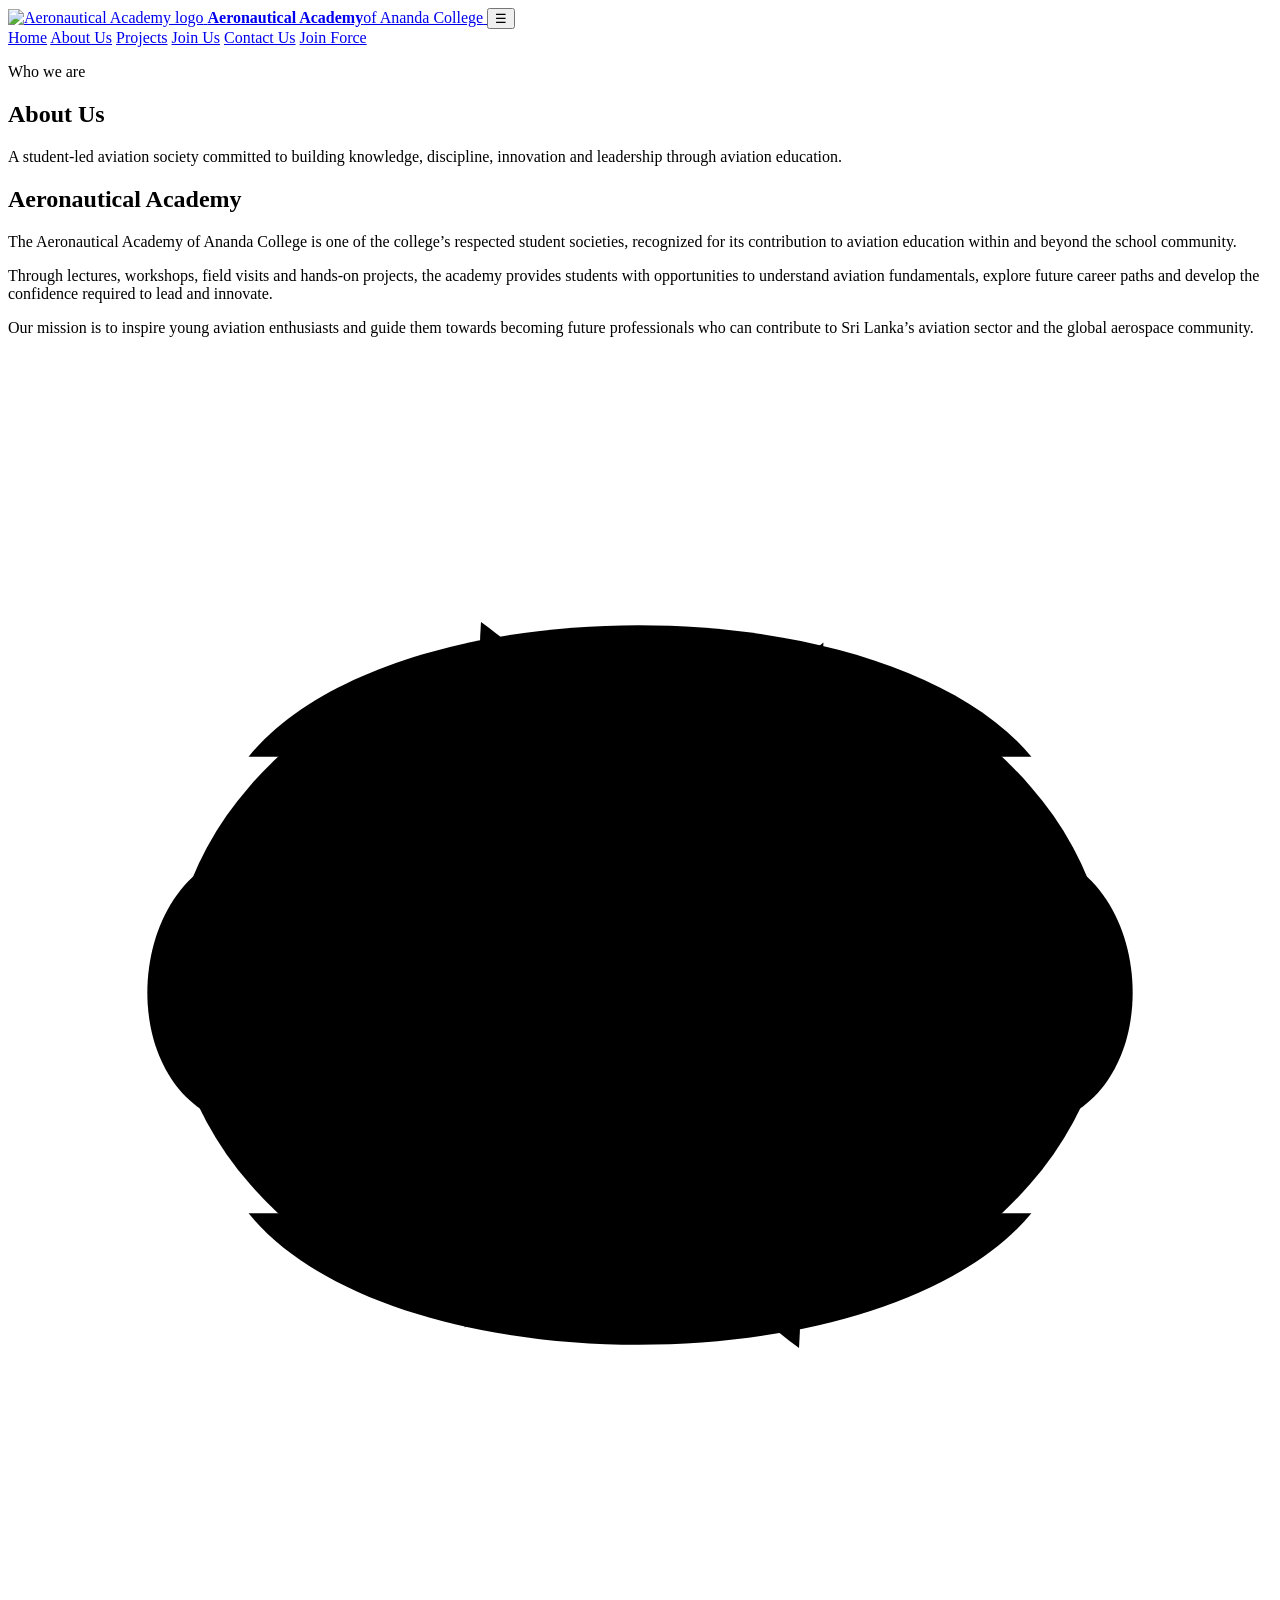
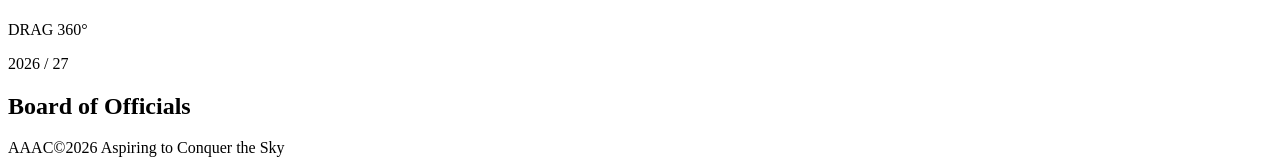
==== about.html @ fe0de0e5 "Add files via upload" ====
<!doctype html>
<html lang="en">
<head>
  <meta charset="utf-8">
  <meta name="viewport" content="width=device-width, initial-scale=1">
  <title>About Us | Aeronautical Academy</title>
  <link rel="stylesheet" href="assets/css/style.css">
</head>
<body>
  <div class="site-shell">
    <header class="navbar">
      <a class="brand" href="index.html" aria-label="Aeronautical Academy home">
        <img src="assets/img/logo-white.png" alt="Aeronautical Academy logo">
        <span class="brand-text"><strong>Aeronautical Academy</strong><span>of Ananda College</span></span>
      </a>
      <button id="mobileToggle" class="mobile-toggle" aria-label="Open navigation">☰</button>
      <nav id="navLinks" class="nav-links" aria-label="Main navigation">
        <a data-nav="index.html" href="index.html">Home</a>
        <a data-nav="about.html" href="about.html">About Us</a>
        <a href="index.html#projects">Projects</a>
        <a data-nav="join.html" href="join.html">Join Us</a>
        <a data-nav="contact.html" href="contact.html">Contact Us</a>
        <a class="btn btn-primary" href="join.html">Join Force</a>
      </nav>
    </header>

    <main>
      <section class="page-hero">
        <p class="eyebrow">Who we are</p>
        <h1 class="page-title">About Us</h1>
        <p class="page-subtitle">A student-led aviation society committed to building knowledge, discipline, innovation and leadership through aviation education.</p>
      </section>

      <section class="about-grid">
        <article class="about-copy glass">
          <h2 class="section-title">Aeronautical Academy</h2>
          <div class="title-line"></div>
          <p>The Aeronautical Academy of Ananda College is one of the college’s respected student societies, recognized for its contribution to aviation education within and beyond the school community.</p>
          <p>Through lectures, workshops, field visits and hands-on projects, the academy provides students with opportunities to understand aviation fundamentals, explore future career paths and develop the confidence required to lead and innovate.</p>
          <p>Our mission is to inspire young aviation enthusiasts and guide them towards becoming future professionals who can contribute to Sri Lanka’s aviation sector and the global aerospace community.</p>
        </article>
        <div class="about-visual glass engine-card" aria-label="Interactive 360 degree turbo engine line art model">
          <div class="engine-stage" id="engineStage">
            <svg class="engine-svg" viewBox="0 0 620 620" role="img" aria-label="Burgundy line-art aircraft turbo engine model">
              <g class="engine-outer">
                <ellipse cx="310" cy="310" rx="230" ry="176"></ellipse>
                <ellipse cx="310" cy="310" rx="192" ry="146"></ellipse>
                <ellipse cx="310" cy="310" rx="152" ry="112"></ellipse>
                <path d="M96 316 C100 214 188 134 310 134 C432 134 520 214 524 316"></path>
                <path d="M110 356 C166 456 454 456 510 356"></path>
                <path d="M119 244 C55 251 48 371 119 380"></path>
                <path d="M501 244 C565 251 572 371 501 380"></path>
              </g>
              <g class="engine-fan">
                <circle cx="310" cy="310" r="28"></circle>
                <path d="M310 282 C333 213 359 174 400 142 C397 205 370 247 324 291Z"></path>
                <path d="M338 306 C407 329 446 355 478 396 C415 393 373 366 329 320Z"></path>
                <path d="M314 338 C291 407 265 446 224 478 C227 415 254 373 300 329Z"></path>
                <path d="M282 314 C213 291 174 265 142 224 C205 227 247 254 291 300Z"></path>
                <path d="M291 291 C245 231 228 189 232 132 C283 169 307 211 307 281Z"></path>
                <path d="M329 291 C389 245 431 228 488 232 C451 283 409 307 339 307Z"></path>
                <path d="M329 329 C375 389 392 431 388 488 C337 451 313 409 313 339Z"></path>
                <path d="M291 329 C231 375 189 392 132 388 C169 337 211 313 281 313Z"></path>
              </g>
              <g class="engine-lines">
                <line x1="310" y1="84" x2="310" y2="536"></line>
                <line x1="84" y1="310" x2="536" y2="310"></line>
                <line x1="150" y1="150" x2="470" y2="470"></line>
                <line x1="470" y1="150" x2="150" y2="470"></line>
                <path d="M118 422 C188 508 430 508 502 422"></path>
                <path d="M118 198 C188 112 430 112 502 198"></path>
              </g>
            </svg>
          </div>
          <span class="engine-hint">DRAG 360°</span>
        </div>
      </section>

      <section class="board-panel glass">
        <p class="eyebrow">2026 / 27</p>
        <h2 class="section-title">Board of Officials</h2>
        <div class="title-line"></div>
        <div id="boardGrid" class="board-grid"></div>
      </section>
    </main>

    <footer class="footer">
      <span>AAAC©2026</span>
      <span>Aspiring to Conquer the Sky</span>
    </footer>
  </div>
  <script src="assets/data/site-content.js"></script>
  <script src="assets/js/main.js"></script>
</body>
</html>
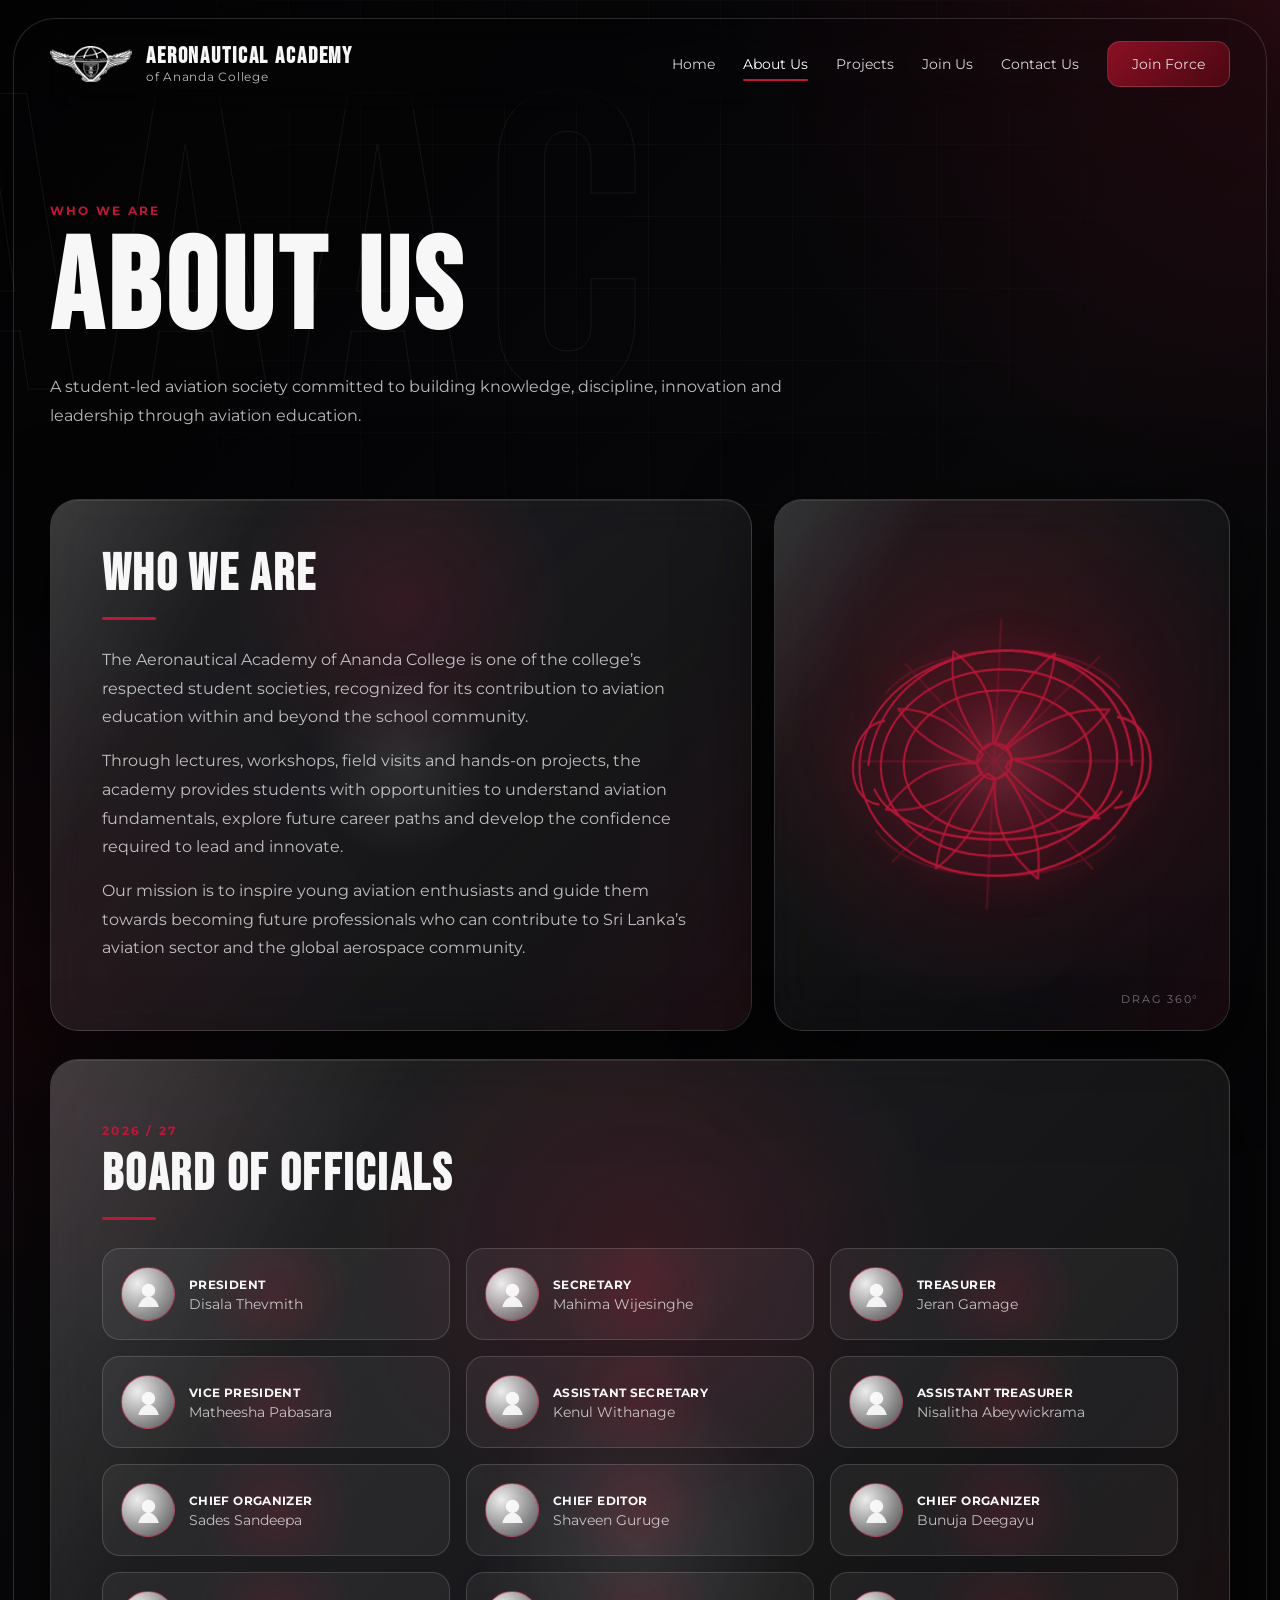
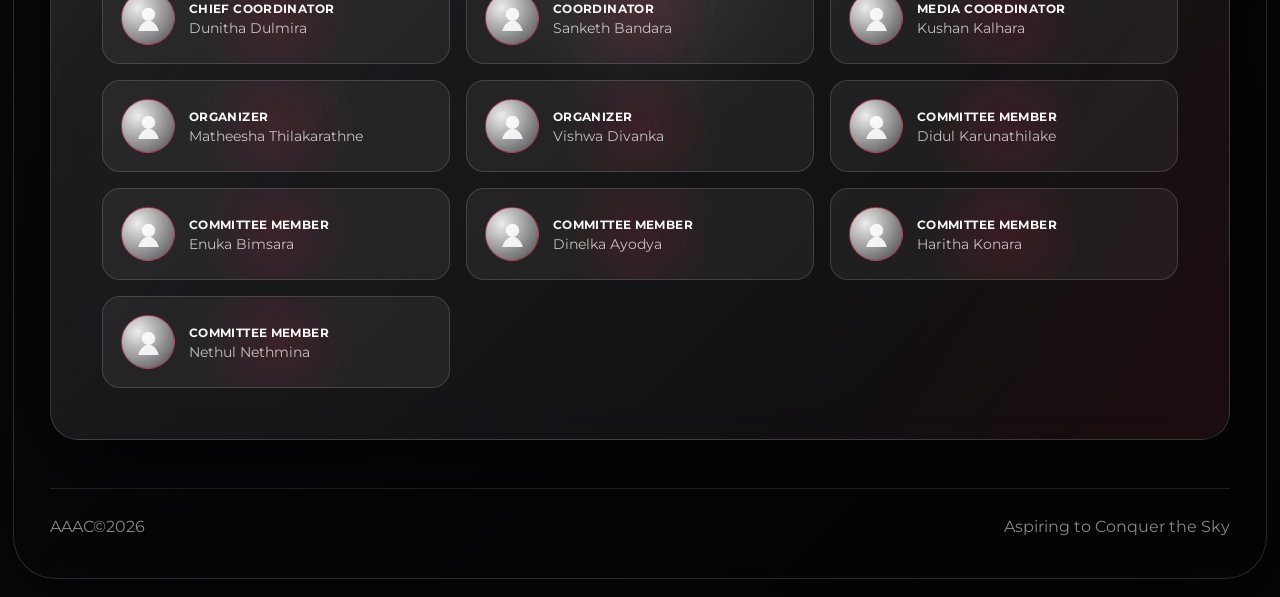
==== commit 084a4359: "Update about.html" ====
--- a/about.html
+++ b/about.html
@@ -33,7 +33,7 @@
 
       <section class="about-grid">
         <article class="about-copy glass">
-          <h2 class="section-title">Aeronautical Academy</h2>
+          <h2 class="section-title">WHO WE ARE</h2>
           <div class="title-line"></div>
           <p>The Aeronautical Academy of Ananda College is one of the college’s respected student societies, recognized for its contribution to aviation education within and beyond the school community.</p>
           <p>Through lectures, workshops, field visits and hands-on projects, the academy provides students with opportunities to understand aviation fundamentals, explore future career paths and develop the confidence required to lead and innovate.</p>
--- a/assets/css/style.css
+++ b/assets/css/style.css
@@ -0,0 +1,1440 @@
+/*
+  Aeronautical Academy of Ananda College website
+  Theme: jet black + burgundy, rounded rectangles, glassmorphism, fluid UI
+*/
+
+@import url('https://fonts.googleapis.com/css2?family=Bebas+Neue&family=Montserrat:wght@300;400;500;600;700;800&display=swap');
+
+/* If you own the Winland font file, place it at assets/fonts/winland.woff2 and uncomment this block.
+@font-face {
+  font-family: 'Winland';
+  src: url('../fonts/winland.woff2') format('woff2');
+  font-weight: normal;
+  font-style: normal;
+}
+*/
+
+:root {
+  --black: #050507;
+  --jet: #0b0b0f;
+  --jet-2: #111116;
+  --glass: rgba(19, 18, 22, 0.68);
+  --glass-soft: rgba(255, 255, 255, 0.055);
+  --border: rgba(255, 255, 255, 0.15);
+  --border-strong: rgba(255, 255, 255, 0.28);
+  --text: #f7f7f7;
+  --muted: rgba(255, 255, 255, 0.72);
+  --soft: rgba(255, 255, 255, 0.52);
+  --burgundy: #8a1024;
+  --burgundy-2: #bd1839;
+  --burgundy-3: #4b0712;
+  --shadow: 0 24px 90px rgba(0, 0, 0, 0.62);
+  --radius-xl: 42px;
+  --radius-lg: 28px;
+  --radius-md: 18px;
+  --radius-sm: 13px;
+  --container: min(1180px, calc(100vw - 34px));
+  --cursor-x: 50vw;
+  --cursor-y: 50vh;
+}
+
+
+* {
+  box-sizing: border-box;
+}
+
+html {
+  scroll-behavior: smooth;
+}
+
+body {
+  margin: 0;
+  font-family: 'Montserrat', Arial, sans-serif;
+  color: var(--text);
+  background:
+    radial-gradient(circle at top right, rgba(138, 16, 36, 0.24), transparent 34rem),
+    radial-gradient(circle at left 45%, rgba(138, 16, 36, 0.12), transparent 24rem),
+    linear-gradient(135deg, #030304 0%, #0a0a0d 42%, #050505 100%);
+  overflow-x: hidden;
+}
+
+body::before {
+  content: '';
+  position: fixed;
+  inset: 0;
+  z-index: -3;
+  background-image:
+    linear-gradient(rgba(255,255,255,0.035) 1px, transparent 1px),
+    linear-gradient(90deg, rgba(255,255,255,0.035) 1px, transparent 1px);
+  background-size: 72px 72px;
+  mask-image: radial-gradient(circle at 50% 20%, black, transparent 72%);
+}
+
+body::after {
+  content: 'AAAC';
+  position: fixed;
+  z-index: -2;
+  left: -7vw;
+  top: 1vh;
+  font-family: 'Bebas Neue', 'Montserrat', sans-serif;
+  font-size: clamp(12rem, 33vw, 31rem);
+  letter-spacing: 0.05em;
+  color: transparent;
+  -webkit-text-stroke: 1px rgba(255,255,255,0.08);
+  text-stroke: 1px rgba(255,255,255,0.08);
+  pointer-events: none;
+}
+
+a {
+  color: inherit;
+  text-decoration: none;
+}
+
+img {
+  max-width: 100%;
+  display: block;
+}
+
+button,
+input,
+select,
+textarea {
+  font-family: inherit;
+}
+
+::selection {
+  background: var(--burgundy-2);
+  color: white;
+}
+
+
+.cursor-glow {
+  position: fixed;
+  left: 0;
+  top: 0;
+  width: 340px;
+  height: 340px;
+  border-radius: 999px;
+  transform: translate3d(calc(var(--cursor-x) - 170px), calc(var(--cursor-y) - 170px), 0);
+  pointer-events: none;
+  z-index: 1;
+  opacity: 0.38;
+  background: radial-gradient(circle, rgba(189, 24, 57, 0.22), rgba(189, 24, 57, 0.07) 38%, transparent 70%);
+  filter: blur(16px);
+  mix-blend-mode: screen;
+  transition: opacity 180ms ease;
+}
+
+.cursor-glow.is-hidden {
+  opacity: 0;
+}
+
+.site-shell,
+.navbar,
+main,
+.footer {
+  position: relative;
+  z-index: 2;
+}
+
+.container {
+  width: var(--container);
+  margin-inline: auto;
+}
+
+.site-shell {
+  width: min(1440px, calc(100vw - 26px));
+  margin: 18px auto;
+  border: 1px solid var(--border);
+  border-radius: var(--radius-xl);
+  background: rgba(0,0,0,0.18);
+  box-shadow: var(--shadow);
+  overflow: hidden;
+}
+
+.navbar {
+  position: sticky;
+  top: 0;
+  z-index: 50;
+  display: flex;
+  align-items: center;
+  justify-content: space-between;
+  gap: 18px;
+  width: var(--container);
+  margin: 0 auto;
+  padding: 22px 0;
+  backdrop-filter: blur(18px);
+}
+
+.brand {
+  display: flex;
+  align-items: center;
+  gap: 14px;
+  min-width: 250px;
+}
+
+.brand img {
+  width: 82px;
+  height: auto;
+}
+
+.brand-text {
+  line-height: 1.1;
+}
+
+.brand-text strong {
+  display: block;
+  font-family: 'Bebas Neue', 'Montserrat', sans-serif;
+  letter-spacing: 0.08em;
+  font-size: 1.45rem;
+}
+
+.brand-text span {
+  display: block;
+  font-size: 0.78rem;
+  color: var(--muted);
+  letter-spacing: 0.06em;
+}
+
+.nav-links {
+  display: flex;
+  align-items: center;
+  gap: 28px;
+  font-size: 0.9rem;
+}
+
+.nav-links a {
+  position: relative;
+  color: rgba(255,255,255,0.84);
+  transition: color 180ms ease;
+}
+
+.nav-links a::after {
+  content: '';
+  position: absolute;
+  left: 0;
+  bottom: -8px;
+  width: 100%;
+  height: 2px;
+  border-radius: 999px;
+  background: var(--burgundy-2);
+  transform: scaleX(0);
+  transform-origin: left;
+  transition: transform 180ms ease;
+}
+
+.nav-links a:hover,
+.nav-links a.active {
+  color: white;
+}
+
+.nav-links a:hover::after,
+.nav-links a.active::after {
+  transform: scaleX(1);
+}
+
+.mobile-toggle {
+  display: none;
+  width: 46px;
+  height: 46px;
+  border: 1px solid var(--border);
+  border-radius: 16px;
+  background: var(--glass-soft);
+  color: white;
+  cursor: pointer;
+}
+
+.btn {
+  border: 1px solid var(--border);
+  border-radius: var(--radius-sm);
+  padding: 13px 24px;
+  color: white;
+  background: rgba(255,255,255,0.04);
+  cursor: pointer;
+  transition: transform 190ms ease, box-shadow 190ms ease, background 190ms ease, border-color 190ms ease;
+  display: inline-flex;
+  align-items: center;
+  justify-content: center;
+  gap: 10px;
+  min-height: 46px;
+}
+
+.btn:hover {
+  transform: translateY(-2px);
+  border-color: rgba(255,255,255,0.28);
+  box-shadow: 0 12px 30px rgba(138, 16, 36, 0.28);
+}
+
+.btn-primary {
+  background: linear-gradient(135deg, var(--burgundy), var(--burgundy-3));
+  border-color: rgba(255,255,255,0.14);
+}
+
+.btn-outline {
+  border-color: rgba(189,24,57,0.78);
+  background: rgba(0,0,0,0.18);
+}
+
+.section {
+  padding: clamp(56px, 8vw, 112px) 0;
+  position: relative;
+}
+
+.hero {
+  min-height: 785px;
+  display: grid;
+  align-items: center;
+  position: relative;
+  padding: 28px 0 72px;
+}
+
+.hero-inner {
+  display: grid;
+  grid-template-columns: minmax(320px, 0.92fr) minmax(420px, 1.35fr);
+  align-items: center;
+  gap: 24px;
+  width: var(--container);
+  margin-inline: auto;
+}
+
+.eyebrow {
+  color: var(--burgundy-2);
+  font-weight: 700;
+  letter-spacing: 0.18em;
+  text-transform: uppercase;
+  font-size: 0.78rem;
+}
+
+.hero h1,
+.page-title,
+.section-title,
+.card-title,
+.project-heading {
+  font-family: 'Bebas Neue', 'Winland', 'Montserrat', sans-serif;
+  letter-spacing: 0.045em;
+  line-height: 0.94;
+  margin: 0;
+}
+
+.hero h1 {
+  font-size: clamp(4.3rem, 9.2vw, 8.8rem);
+  max-width: 670px;
+  text-wrap: balance;
+}
+
+.hero p {
+  color: var(--muted);
+  font-size: clamp(1rem, 1.4vw, 1.16rem);
+  line-height: 1.8;
+  max-width: 540px;
+  margin: 28px 0 34px;
+}
+
+.hero-actions {
+  display: flex;
+  gap: 18px;
+  flex-wrap: wrap;
+}
+
+.hero-visual {
+  position: relative;
+  min-height: 520px;
+  display: grid;
+  place-items: center;
+  perspective: 1000px;
+}
+
+
+.hero-visual::before,
+.hero-visual::after {
+  content: '';
+  position: absolute;
+  pointer-events: none;
+}
+
+.hero-visual::before {
+  width: min(720px, 94%);
+  height: min(720px, 94%);
+  border-radius: 50%;
+  border: 1px solid rgba(189, 24, 57, 0.14);
+  box-shadow: inset 0 0 42px rgba(189, 24, 57, 0.07), 0 0 90px rgba(189, 24, 57, 0.08);
+}
+
+.hero-visual::after {
+  width: min(520px, 80%);
+  height: min(520px, 80%);
+  border-radius: 50%;
+  background:
+    linear-gradient(90deg, transparent 49.8%, rgba(189,24,57,.22) 50%, transparent 50.2%),
+    linear-gradient(0deg, transparent 49.8%, rgba(189,24,57,.22) 50%, transparent 50.2%);
+  opacity: 0.35;
+  transform: rotate(var(--radar-rotation, 0deg));
+}
+
+.f16-wrap {
+  position: relative;
+  width: min(760px, 100%);
+  aspect-ratio: 1.48 / 1;
+  display: grid;
+  place-items: center;
+  transform-style: preserve-3d;
+  transition: transform 320ms cubic-bezier(.2,.8,.2,1), filter 220ms ease;
+  will-change: transform;
+}
+
+
+.f16-wrap::before {
+  content: '';
+  position: absolute;
+  width: 88%;
+  aspect-ratio: 1;
+  border: 1px solid rgba(189, 24, 57, 0.28);
+  border-radius: 999px;
+  background:
+    repeating-conic-gradient(from 0deg, rgba(189,24,57,0.25) 0 1deg, transparent 1deg 12deg),
+    radial-gradient(circle, rgba(138,16,36,0.18), transparent 66%);
+  filter: blur(0.1px);
+  opacity: 0.72;
+}
+
+.f16-wrap::after {
+  content: '';
+  position: absolute;
+  inset: 52% -10% -18%;
+  background-image:
+    linear-gradient(rgba(189, 24, 57, 0.34) 1px, transparent 1px),
+    linear-gradient(90deg, rgba(189, 24, 57, 0.18) 1px, transparent 1px);
+  background-size: 42px 42px;
+  transform: perspective(500px) rotateX(72deg);
+  transform-origin: top;
+  opacity: 0.54;
+  mask-image: linear-gradient(to bottom, black, transparent 82%);
+}
+
+.f16-svg {
+  position: relative;
+  z-index: 2;
+  width: 100%;
+  height: 100%;
+  filter: drop-shadow(0 0 16px rgba(189,24,57,0.34));
+}
+
+
+.f16-wrap:hover .f16-svg {
+  filter: drop-shadow(0 0 22px rgba(189,24,57,0.62)) drop-shadow(0 0 55px rgba(138,16,36,0.36));
+}
+
+.f16-svg path,
+.f16-svg line,
+.f16-svg ellipse,
+.f16-svg polygon {
+  vector-effect: non-scaling-stroke;
+}
+
+.f16-svg path,
+.f16-svg line,
+.f16-svg ellipse,
+.f16-svg polyline,
+.f16-svg polygon {
+  fill: none;
+  stroke: var(--burgundy-2);
+  stroke-width: 1.8;
+  stroke-linecap: round;
+  stroke-linejoin: round;
+}
+
+.hero-scroll {
+  position: absolute;
+  left: calc((100vw - var(--container)) / 2);
+  bottom: 36px;
+  font-size: 0.72rem;
+  color: var(--soft);
+  letter-spacing: 0.11em;
+}
+
+.glass {
+  position: relative;
+  border: 1px solid var(--border);
+  border-radius: var(--radius-lg);
+  background:
+    radial-gradient(circle at var(--mx, 50%) var(--my, 20%), rgba(189,24,57,0.16), transparent 30%),
+    linear-gradient(135deg, rgba(255,255,255,0.11), rgba(255,255,255,0.035));
+  box-shadow: var(--shadow), inset 0 1px 0 rgba(255,255,255,0.09);
+  backdrop-filter: blur(22px) saturate(135%);
+  -webkit-backdrop-filter: blur(22px) saturate(135%);
+}
+
+.glass::before {
+  content: '';
+  position: absolute;
+  inset: 0;
+  border-radius: inherit;
+  pointer-events: none;
+  background:
+    linear-gradient(120deg, rgba(255,255,255,0.17), transparent 22%, transparent 72%, rgba(189,24,57,0.12)),
+    radial-gradient(circle at var(--mx, 50%) var(--my, 50%), rgba(255,255,255,0.13), transparent 22%);
+  opacity: 0.75;
+  mask-image: linear-gradient(black, black);
+}
+
+.glass > * {
+  position: relative;
+  z-index: 1;
+}
+
+.home-combo {
+  width: var(--container);
+  margin: 0 auto;
+  display: grid;
+  grid-template-columns: minmax(260px, 0.42fr) minmax(0, 0.95fr);
+  overflow: hidden;
+}
+
+.mission-panel {
+  padding: clamp(28px, 4vw, 54px);
+  border-right: 1px solid var(--border);
+}
+
+.icon-orb {
+  width: 82px;
+  height: 82px;
+  border-radius: 50%;
+  display: grid;
+  place-items: center;
+  background: radial-gradient(circle at 30% 30%, rgba(189,24,57,0.55), rgba(72,7,18,0.22));
+  border: 1px solid rgba(189,24,57,0.34);
+  margin-bottom: 28px;
+}
+
+.section-title {
+  font-size: clamp(2.6rem, 4vw, 4.3rem);
+}
+
+.title-line {
+  width: 54px;
+  height: 3px;
+  border-radius: 999px;
+  background: var(--burgundy-2);
+  margin: 18px 0 26px;
+}
+
+.mission-panel p,
+.about-copy p,
+.project-body p,
+.info-card p,
+.form-intro p {
+  color: var(--muted);
+  line-height: 1.82;
+  font-size: 0.98rem;
+}
+
+.projects-panel {
+  padding: clamp(28px, 4vw, 54px) 0 clamp(28px, 4vw, 54px) clamp(28px, 4vw, 54px);
+  min-width: 0;
+}
+
+.panel-head {
+  display: flex;
+  align-items: center;
+  justify-content: space-between;
+  gap: 18px;
+  padding-right: clamp(28px, 4vw, 54px);
+}
+
+.carousel-controls {
+  display: flex;
+  gap: 12px;
+}
+
+.circle-btn {
+  width: 44px;
+  height: 44px;
+  border-radius: 999px;
+  border: 1px solid rgba(189,24,57,0.58);
+  background: rgba(0,0,0,0.2);
+  color: white;
+  cursor: pointer;
+}
+
+.project-rail {
+  display: flex;
+  gap: 18px;
+  overflow-x: auto;
+  scroll-snap-type: x mandatory;
+  padding: 16px clamp(28px, 4vw, 54px) 16px 0;
+  scrollbar-width: none;
+}
+
+.project-rail::-webkit-scrollbar {
+  display: none;
+}
+
+.project-card {
+  flex: 0 0 min(290px, 78vw);
+  min-height: 350px;
+  border: 1px solid var(--border);
+  border-radius: var(--radius-md);
+  background:
+    radial-gradient(circle at var(--mx, 50%) var(--my, 50%), rgba(189,24,57,0.25), transparent 38%),
+    linear-gradient(135deg, rgba(255,255,255,0.10), rgba(255,255,255,0.035));
+  overflow: hidden;
+  scroll-snap-align: start;
+  position: relative;
+  transform-style: preserve-3d;
+  transition: border-color 170ms ease, box-shadow 170ms ease;
+  will-change: transform;
+  box-shadow: 0 18px 48px rgba(0,0,0,0.35);
+}
+
+
+.project-card:hover {
+  border-color: rgba(189,24,57,0.7);
+}
+
+
+.project-card::after,
+.member-card::after,
+.detail-card::after {
+  content: '';
+  position: absolute;
+  inset: 0;
+  border-radius: inherit;
+  pointer-events: none;
+  background: radial-gradient(circle at var(--mx, 50%) var(--my, 50%), rgba(255,255,255,0.23), transparent 22%);
+  opacity: 0;
+  transition: opacity 160ms ease;
+  z-index: 1;
+}
+
+
+.project-card:hover::after,
+.member-card:hover::after,
+.detail-card:hover::after {
+  opacity: 0.45;
+}
+
+.project-card:hover {
+  box-shadow: 0 28px 72px rgba(0,0,0,0.55), 0 0 34px rgba(189,24,57,0.17);
+}
+
+.project-card-content,
+.member-card > *,
+.detail-card > * {
+  position: relative;
+  z-index: 2;
+}
+
+.project-card img {
+  width: 100%;
+  height: 350px;
+  object-fit: cover;
+  opacity: 0.86;
+  transition: transform 250ms ease, opacity 250ms ease;
+}
+
+.project-card:hover img {
+  transform: scale(1.05);
+  opacity: 1;
+}
+
+.project-card-content {
+  position: absolute;
+  inset: auto 14px 14px 14px;
+  border-radius: 18px;
+  padding: 18px;
+  background: rgba(0,0,0,0.48);
+  border: 1px solid rgba(255,255,255,0.12);
+  backdrop-filter: blur(14px);
+  z-index: 2;
+}
+
+.project-card h3 {
+  font-size: 1.05rem;
+  line-height: 1.22;
+  margin: 0 0 14px;
+}
+
+.project-card .btn {
+  width: 100%;
+  min-height: 40px;
+  padding: 10px 14px;
+  justify-content: space-between;
+}
+
+.join-strip {
+  width: var(--container);
+  margin: 28px auto 0;
+  display: grid;
+  grid-template-columns: auto 1fr auto;
+  align-items: center;
+  gap: 26px;
+  padding: clamp(24px, 3vw, 34px);
+  background:
+    radial-gradient(circle at left, rgba(189,24,57,0.32), transparent 26rem),
+    linear-gradient(135deg, rgba(138,16,36,0.28), rgba(255,255,255,0.04));
+}
+
+.join-strip h2 {
+  margin: 0;
+  font-family: 'Bebas Neue', sans-serif;
+  font-size: clamp(2.8rem, 4vw, 4.2rem);
+  letter-spacing: 0.06em;
+}
+
+.join-strip p {
+  margin: 6px 0 0;
+  color: var(--muted);
+  line-height: 1.6;
+}
+
+.page-hero {
+  width: var(--container);
+  margin: 0 auto;
+  padding: 82px 0 52px;
+}
+
+.page-title {
+  font-size: clamp(4.8rem, 10vw, 10rem);
+}
+
+.page-subtitle {
+  max-width: 760px;
+  margin-top: 22px;
+  color: var(--muted);
+  line-height: 1.8;
+}
+
+.about-grid {
+  width: var(--container);
+  margin: 0 auto;
+  display: grid;
+  grid-template-columns: minmax(0, 0.8fr) minmax(280px, 0.52fr);
+  gap: 22px;
+}
+
+.about-copy,
+.info-card,
+.project-article,
+.form-card,
+.board-panel,
+.contact-form-card {
+  padding: clamp(28px, 4vw, 52px);
+}
+
+.about-visual {
+  min-height: 430px;
+  border-radius: var(--radius-lg);
+  border: 1px solid var(--border);
+  background:
+    radial-gradient(circle at 50% 42%, rgba(138,16,36,0.34), transparent 18rem),
+    linear-gradient(135deg, rgba(255,255,255,0.08), rgba(255,255,255,0.02));
+  position: relative;
+  overflow: hidden;
+}
+
+.about-visual::after {
+  content: '';
+  position: absolute;
+  inset: 18%;
+  border-radius: 50%;
+  border: 1px solid rgba(189,24,57,0.35);
+  box-shadow: 0 0 0 55px rgba(189,24,57,0.035), 0 0 90px rgba(189,24,57,0.2);
+}
+
+.board-panel {
+  width: var(--container);
+  margin: 28px auto 0;
+}
+
+.board-grid {
+  display: grid;
+  grid-template-columns: repeat(3, minmax(0, 1fr));
+  gap: 16px;
+  margin-top: 28px;
+}
+
+.member-card {
+  display: grid;
+  grid-template-columns: 54px 1fr;
+  align-items: center;
+  gap: 14px;
+  border: 1px solid var(--border);
+  border-radius: var(--radius-md);
+  padding: 18px;
+  background:
+    radial-gradient(circle at var(--mx, 50%) var(--my, 50%), rgba(189,24,57,0.16), transparent 44%),
+    rgba(255,255,255,0.055);
+  transform-style: preserve-3d;
+  transition: border-color 160ms ease, box-shadow 160ms ease;
+  will-change: transform;
+  position: relative;
+  overflow: hidden;
+}
+
+.member-card:hover {
+  border-color: rgba(189,24,57,0.66);
+  box-shadow: 0 22px 55px rgba(0,0,0,0.34), 0 0 28px rgba(189,24,57,0.12);
+}
+
+.avatar {
+  width: 54px;
+  height: 54px;
+  border-radius: 50%;
+  background: radial-gradient(circle at 30% 30%, rgba(255,255,255,0.92), rgba(255,255,255,0.16));
+  border: 1px solid rgba(189,24,57,0.65);
+  display: grid;
+  place-items: center;
+  overflow: hidden;
+}
+
+.avatar svg {
+  width: 33px;
+  height: 33px;
+  opacity: 0.95;
+}
+
+.member-card strong {
+  display: block;
+  text-transform: uppercase;
+  font-size: 0.78rem;
+  letter-spacing: 0.03em;
+}
+
+.member-card span {
+  display: block;
+  margin-top: 4px;
+  color: var(--muted);
+  font-size: 0.86rem;
+}
+
+.form-layout,
+.contact-layout,
+.project-layout {
+  width: var(--container);
+  margin: 0 auto;
+  display: grid;
+  grid-template-columns: minmax(0, 0.72fr) minmax(300px, 0.38fr);
+  gap: 22px;
+  align-items: start;
+}
+
+.form-section-title {
+  margin: 38px 0 16px;
+  font-family: 'Bebas Neue', sans-serif;
+  letter-spacing: 0.06em;
+  font-size: 2.2rem;
+  color: white;
+}
+
+.form-grid {
+  display: grid;
+  grid-template-columns: repeat(2, minmax(0, 1fr));
+  gap: 16px;
+}
+
+.form-grid .full {
+  grid-column: 1 / -1;
+}
+
+label {
+  display: block;
+  color: rgba(255,255,255,0.86);
+  font-size: 0.86rem;
+  margin-bottom: 8px;
+}
+
+input,
+select,
+textarea {
+  width: 100%;
+  color: white;
+  background: rgba(255,255,255,0.07);
+  border: 1px solid rgba(255,255,255,0.16);
+  border-radius: var(--radius-sm);
+  padding: 14px 15px;
+  outline: none;
+  transition: border-color 160ms ease, background 160ms ease, box-shadow 160ms ease;
+}
+
+textarea {
+  min-height: 142px;
+  resize: vertical;
+}
+
+input:focus,
+select:focus,
+textarea:focus {
+  border-color: rgba(189,24,57,0.78);
+  background: rgba(255,255,255,0.095);
+  box-shadow: 0 0 0 4px rgba(189,24,57,0.14);
+}
+
+.form-actions {
+  display: flex;
+  gap: 14px;
+  margin-top: 28px;
+  flex-wrap: wrap;
+}
+
+.notice {
+  margin-top: 16px;
+  color: var(--muted);
+  font-size: 0.9rem;
+  line-height: 1.6;
+}
+
+.mini-list {
+  list-style: none;
+  padding: 0;
+  margin: 20px 0 0;
+}
+
+.mini-list li {
+  padding: 13px 0;
+  border-bottom: 1px solid rgba(255,255,255,0.1);
+  color: var(--muted);
+}
+
+.contact-details {
+  display: grid;
+  gap: 16px;
+}
+
+.detail-card {
+  position: relative;
+  overflow: hidden;
+  padding: 24px;
+  border-radius: var(--radius-md);
+  border: 1px solid var(--border);
+  background: rgba(255,255,255,0.055);
+}
+
+.detail-card strong {
+  display: block;
+  text-transform: uppercase;
+  font-size: 0.76rem;
+  letter-spacing: 0.12em;
+  color: var(--soft);
+  margin-bottom: 8px;
+}
+
+.project-heading {
+  font-size: clamp(3.4rem, 6vw, 6.2rem);
+}
+
+.project-meta {
+  display: flex;
+  gap: 12px;
+  flex-wrap: wrap;
+  margin: 20px 0 30px;
+}
+
+.pill {
+  border: 1px solid rgba(189,24,57,0.46);
+  border-radius: 999px;
+  padding: 9px 14px;
+  color: var(--muted);
+  background: rgba(255,255,255,0.04);
+  font-size: 0.84rem;
+}
+
+.project-main-image {
+  border-radius: var(--radius-lg);
+  overflow: hidden;
+  border: 1px solid var(--border);
+  margin: 0 0 28px;
+}
+
+.project-body h2 {
+  font-family: 'Bebas Neue', sans-serif;
+  letter-spacing: 0.05em;
+  font-size: 2.8rem;
+  margin: 34px 0 12px;
+}
+
+.toast {
+  position: fixed;
+  right: 24px;
+  bottom: 24px;
+  z-index: 100;
+  max-width: 360px;
+  padding: 16px 18px;
+  border-radius: 18px;
+  background: rgba(10,10,12,0.86);
+  border: 1px solid rgba(189,24,57,0.55);
+  color: white;
+  box-shadow: var(--shadow);
+  transform: translateY(24px);
+  opacity: 0;
+  pointer-events: none;
+  transition: opacity 200ms ease, transform 200ms ease;
+}
+
+.toast.show {
+  opacity: 1;
+  transform: translateY(0);
+}
+
+.footer {
+  width: var(--container);
+  margin: 48px auto 0;
+  padding: 28px 0 42px;
+  color: var(--soft);
+  border-top: 1px solid rgba(255,255,255,0.1);
+  display: flex;
+  justify-content: space-between;
+  gap: 16px;
+  flex-wrap: wrap;
+}
+
+@media (max-width: 990px) {
+  .site-shell {
+    margin: 8px auto;
+    width: calc(100vw - 16px);
+  }
+  .mobile-toggle {
+    display: block;
+  }
+  .nav-links {
+    position: fixed;
+    top: 92px;
+    left: 18px;
+    right: 18px;
+    display: none;
+    flex-direction: column;
+    align-items: stretch;
+    gap: 0;
+    padding: 16px;
+    border-radius: 24px;
+    border: 1px solid var(--border);
+    background: rgba(8,8,10,0.94);
+    backdrop-filter: blur(22px);
+  }
+  .nav-links.open {
+    display: flex;
+  }
+  .nav-links a,
+  .nav-links .btn {
+    padding: 14px;
+  }
+  .hero {
+    min-height: auto;
+  }
+  .hero-inner,
+  .home-combo,
+  .about-grid,
+  .form-layout,
+  .contact-layout,
+  .project-layout {
+    grid-template-columns: 1fr;
+  }
+  .hero-visual {
+    min-height: 390px;
+    order: -1;
+  }
+  .mission-panel {
+    border-right: none;
+    border-bottom: 1px solid var(--border);
+  }
+  .join-strip {
+    grid-template-columns: 1fr;
+  }
+  .board-grid {
+    grid-template-columns: repeat(2, minmax(0, 1fr));
+  }
+}
+
+@media (max-width: 620px) {
+  :root {
+    --radius-xl: 26px;
+    --radius-lg: 22px;
+  }
+  .brand {
+    min-width: 0;
+  }
+  .brand img {
+    width: 58px;
+  }
+  .brand-text strong {
+    font-size: 1.1rem;
+  }
+  .brand-text span {
+    font-size: 0.66rem;
+  }
+  .hero h1 {
+    font-size: clamp(3.8rem, 17vw, 5.6rem);
+  }
+  .panel-head,
+  .hero-actions,
+  .form-actions {
+    align-items: stretch;
+    flex-direction: column;
+  }
+  .carousel-controls {
+    align-self: flex-start;
+  }
+  .form-grid,
+  .board-grid {
+    grid-template-columns: 1fr;
+  }
+  .footer {
+    flex-direction: column;
+  }
+}
+
+
+@media (prefers-reduced-motion: reduce) {
+  html { scroll-behavior: auto; }
+  *, *::before, *::after { transition-duration: 0.01ms !important; animation-duration: 0.01ms !important; animation-iteration-count: 1 !important; }
+  .cursor-glow { display: none; }
+}
+
+/* === Requested fixes only: hero buttons, Corsair F4U-1 visual, 360 engine card === */
+.hero-copy {
+  position: relative;
+  z-index: 8;
+}
+
+.hero-actions,
+.hero-actions .btn {
+  position: relative;
+  z-index: 30;
+  pointer-events: auto;
+}
+
+.hero-scroll {
+  z-index: 30;
+  border: 0;
+  background: transparent;
+  font-family: 'Montserrat', sans-serif;
+  cursor: pointer;
+  padding: 8px 0;
+  pointer-events: auto;
+  transition: color 180ms ease, transform 180ms ease, text-shadow 180ms ease;
+}
+
+.hero-scroll:hover {
+  color: var(--burgundy-2);
+  transform: translateY(-2px);
+  text-shadow: 0 0 18px rgba(189, 24, 57, 0.55);
+}
+
+.hero-visual.corsair-hero {
+  pointer-events: none;
+}
+
+.hero-visual.corsair-hero::before,
+.hero-visual.corsair-hero::after,
+.corsair-wrap::before {
+  display: none !important;
+}
+
+.corsair-wrap {
+  pointer-events: auto;
+  width: min(820px, 100%);
+  aspect-ratio: 1.62 / 1;
+  filter: drop-shadow(0 0 20px rgba(189, 24, 57, 0.22));
+}
+
+.corsair-wrap::after {
+  inset: 64% -6% -22%;
+  opacity: 0.38;
+  background-size: 46px 46px;
+}
+
+.corsair-svg {
+  transform: translateZ(36px);
+}
+
+.corsair-svg path,
+.corsair-svg line,
+.corsair-svg ellipse,
+.corsair-svg circle,
+.corsair-svg polygon {
+  fill: none;
+  stroke: var(--burgundy-2);
+  stroke-width: 2.05;
+  stroke-linecap: round;
+  stroke-linejoin: round;
+  vector-effect: non-scaling-stroke;
+}
+
+.corsair-shadow-grid {
+  opacity: 0.32;
+}
+
+.corsair-body {
+  opacity: 0.96;
+}
+
+.corsair-prop {
+  opacity: 0.82;
+  transform-box: fill-box;
+  transform-origin: center;
+  animation: corsairPropPulse 5.2s ease-in-out infinite;
+}
+
+.corsair-wing,
+.corsair-tail,
+.corsair-details {
+  opacity: 0.9;
+}
+
+.corsair-wrap:hover .corsair-svg {
+  filter: drop-shadow(0 0 24px rgba(189,24,57,0.7)) drop-shadow(0 0 60px rgba(138,16,36,0.42));
+}
+
+.about-visual.engine-card {
+  display: grid;
+  place-items: center;
+  cursor: grab;
+  user-select: none;
+  min-height: 430px;
+}
+
+.about-visual.engine-card::after {
+  display: none !important;
+}
+
+.about-visual.engine-card:active {
+  cursor: grabbing;
+}
+
+.engine-stage {
+  width: min(440px, 86%);
+  aspect-ratio: 1 / 1;
+  display: grid;
+  place-items: center;
+  perspective: 920px;
+  transform-style: preserve-3d;
+  animation: engineFloat 5.5s ease-in-out infinite;
+}
+
+.engine-stage::before {
+  content: '';
+  position: absolute;
+  inset: 9%;
+  border-radius: 999px;
+  background: radial-gradient(circle, rgba(189,24,57,0.24), rgba(189,24,57,0.06) 44%, transparent 70%);
+  filter: blur(18px);
+  transform: translateZ(-80px);
+}
+
+.engine-svg {
+  position: relative;
+  z-index: 2;
+  width: 100%;
+  height: 100%;
+  overflow: visible;
+  transform: rotateY(var(--engine-rotate-y, -18deg)) rotateX(var(--engine-rotate-x, 9deg)) translateZ(26px);
+  transform-style: preserve-3d;
+  transition: filter 180ms ease;
+  filter: drop-shadow(0 0 18px rgba(189,24,57,0.38));
+}
+
+.engine-stage:hover .engine-svg,
+.engine-stage.is-dragging .engine-svg {
+  filter: drop-shadow(0 0 28px rgba(189,24,57,0.68)) drop-shadow(0 0 64px rgba(138,16,36,0.35));
+}
+
+.engine-svg path,
+.engine-svg line,
+.engine-svg ellipse,
+.engine-svg circle {
+  fill: none;
+  stroke: var(--burgundy-2);
+  stroke-width: 2.2;
+  stroke-linecap: round;
+  stroke-linejoin: round;
+  vector-effect: non-scaling-stroke;
+}
+
+.engine-outer { opacity: 0.92; }
+.engine-lines { opacity: 0.28; }
+
+.engine-fan {
+  opacity: 0.78;
+  transform-box: fill-box;
+  transform-origin: center;
+  animation: engineFanSpin 11s linear infinite;
+}
+
+.engine-stage.is-dragging .engine-fan {
+  animation-duration: 2.4s;
+}
+
+.engine-hint {
+  position: absolute;
+  right: 30px;
+  bottom: 24px;
+  color: var(--soft);
+  font-size: 0.68rem;
+  letter-spacing: 0.16em;
+  text-transform: uppercase;
+  opacity: 0.8;
+}
+
+@keyframes corsairPropPulse {
+  0%, 100% { opacity: 0.72; transform: scale(1); }
+  50% { opacity: 0.98; transform: scale(1.012); }
+}
+
+@keyframes engineFloat {
+  0%, 100% { transform: translateY(0); }
+  50% { transform: translateY(-10px); }
+}
+
+@keyframes engineFanSpin {
+  to { transform: rotate(360deg); }
+}
+
+@media (max-width: 760px) {
+  .corsair-wrap { width: min(640px, 100%); }
+  .engine-stage { width: min(340px, 88%); }
+}
+
+
+/* === HUD replacement for landing page aircraft only === */
+.hero-visual.fighter-hud-hero {
+  pointer-events: none;
+}
+
+.hero-visual.fighter-hud-hero::before,
+.hero-visual.fighter-hud-hero::after,
+.hud-wrap::before {
+  display: none !important;
+}
+
+.hud-wrap {
+  pointer-events: auto;
+  width: min(850px, 100%);
+  aspect-ratio: 1.55 / 1;
+  filter: drop-shadow(0 0 18px rgba(189, 24, 57, 0.24));
+}
+
+.hud-wrap::after {
+  content: '';
+  position: absolute;
+  inset: 58% 2% -18%;
+  background:
+    linear-gradient(rgba(189,24,57,.18) 1px, transparent 1px),
+    linear-gradient(90deg, rgba(189,24,57,.18) 1px, transparent 1px);
+  background-size: 34px 34px;
+  transform: rotateX(68deg) translateZ(-90px);
+  transform-origin: top;
+  opacity: .22;
+  filter: blur(.2px);
+  pointer-events: none;
+}
+
+.hud-svg {
+  transform: translateZ(36px);
+  overflow: visible;
+}
+
+.hud-svg path,
+.hud-svg line,
+.hud-svg ellipse,
+.hud-svg circle,
+.hud-svg rect {
+  fill: none;
+  stroke: var(--burgundy-2);
+  stroke-width: 2;
+  stroke-linecap: round;
+  stroke-linejoin: round;
+  vector-effect: non-scaling-stroke;
+}
+
+.hud-svg text {
+  fill: rgba(255,255,255,.72);
+  font-family: 'Montserrat', sans-serif;
+  font-size: 18px;
+  font-weight: 700;
+  letter-spacing: .14em;
+}
+
+.hud-glow-bg {
+  fill: url(#hudGlow) !important;
+  stroke: rgba(189, 24, 57, .18) !important;
+  opacity: .9;
+}
+
+.hud-grid {
+  opacity: .25;
+}
+
+.hud-reticle {
+  opacity: .44;
+  transform-box: fill-box;
+  transform-origin: center;
+  animation: hudReticleDrift 13s linear infinite;
+}
+
+.hud-reticle circle:first-child {
+  stroke-dasharray: 18 22;
+}
+
+.hud-scan {
+  opacity: .75;
+  transform-box: fill-box;
+  transform-origin: center;
+  animation: hudScan 4.5s ease-in-out infinite;
+}
+
+.hud-lock {
+  opacity: .9;
+  animation: hudLockPulse 1.9s ease-in-out infinite;
+}
+
+.hud-fighter {
+  opacity: .98;
+  filter: drop-shadow(0 0 16px rgba(189,24,57,.5));
+}
+
+.hud-fighter path,
+.hud-fighter ellipse {
+  stroke: url(#hudFade);
+  stroke-width: 2.25;
+}
+
+.hud-data {
+  opacity: .58;
+}
+
+.hud-data path,
+.hud-bottom-data path {
+  stroke-dasharray: 180;
+  stroke-dashoffset: 180;
+  animation: hudDraw 3.2s ease-in-out infinite alternate;
+}
+
+.hud-bottom-data {
+  opacity: .62;
+}
+
+.hud-wrap:hover .hud-svg {
+  filter: drop-shadow(0 0 24px rgba(189,24,57,.7)) drop-shadow(0 0 70px rgba(138,16,36,.42));
+}
+
+@keyframes hudReticleDrift {
+  to { transform: rotate(360deg); }
+}
+
+@keyframes hudScan {
+  0%, 100% { transform: rotate(-18deg); opacity: .28; }
+  50% { transform: rotate(22deg); opacity: .82; }
+}
+
+@keyframes hudLockPulse {
+  0%, 100% { opacity: .48; transform: scale(.985); }
+  50% { opacity: 1; transform: scale(1.015); }
+}
+
+@keyframes hudDraw {
+  to { stroke-dashoffset: 0; }
+}
+
+@media (max-width: 760px) {
+  .hud-wrap { width: min(650px, 100%); }
+  .hud-svg text { font-size: 15px; }
+}
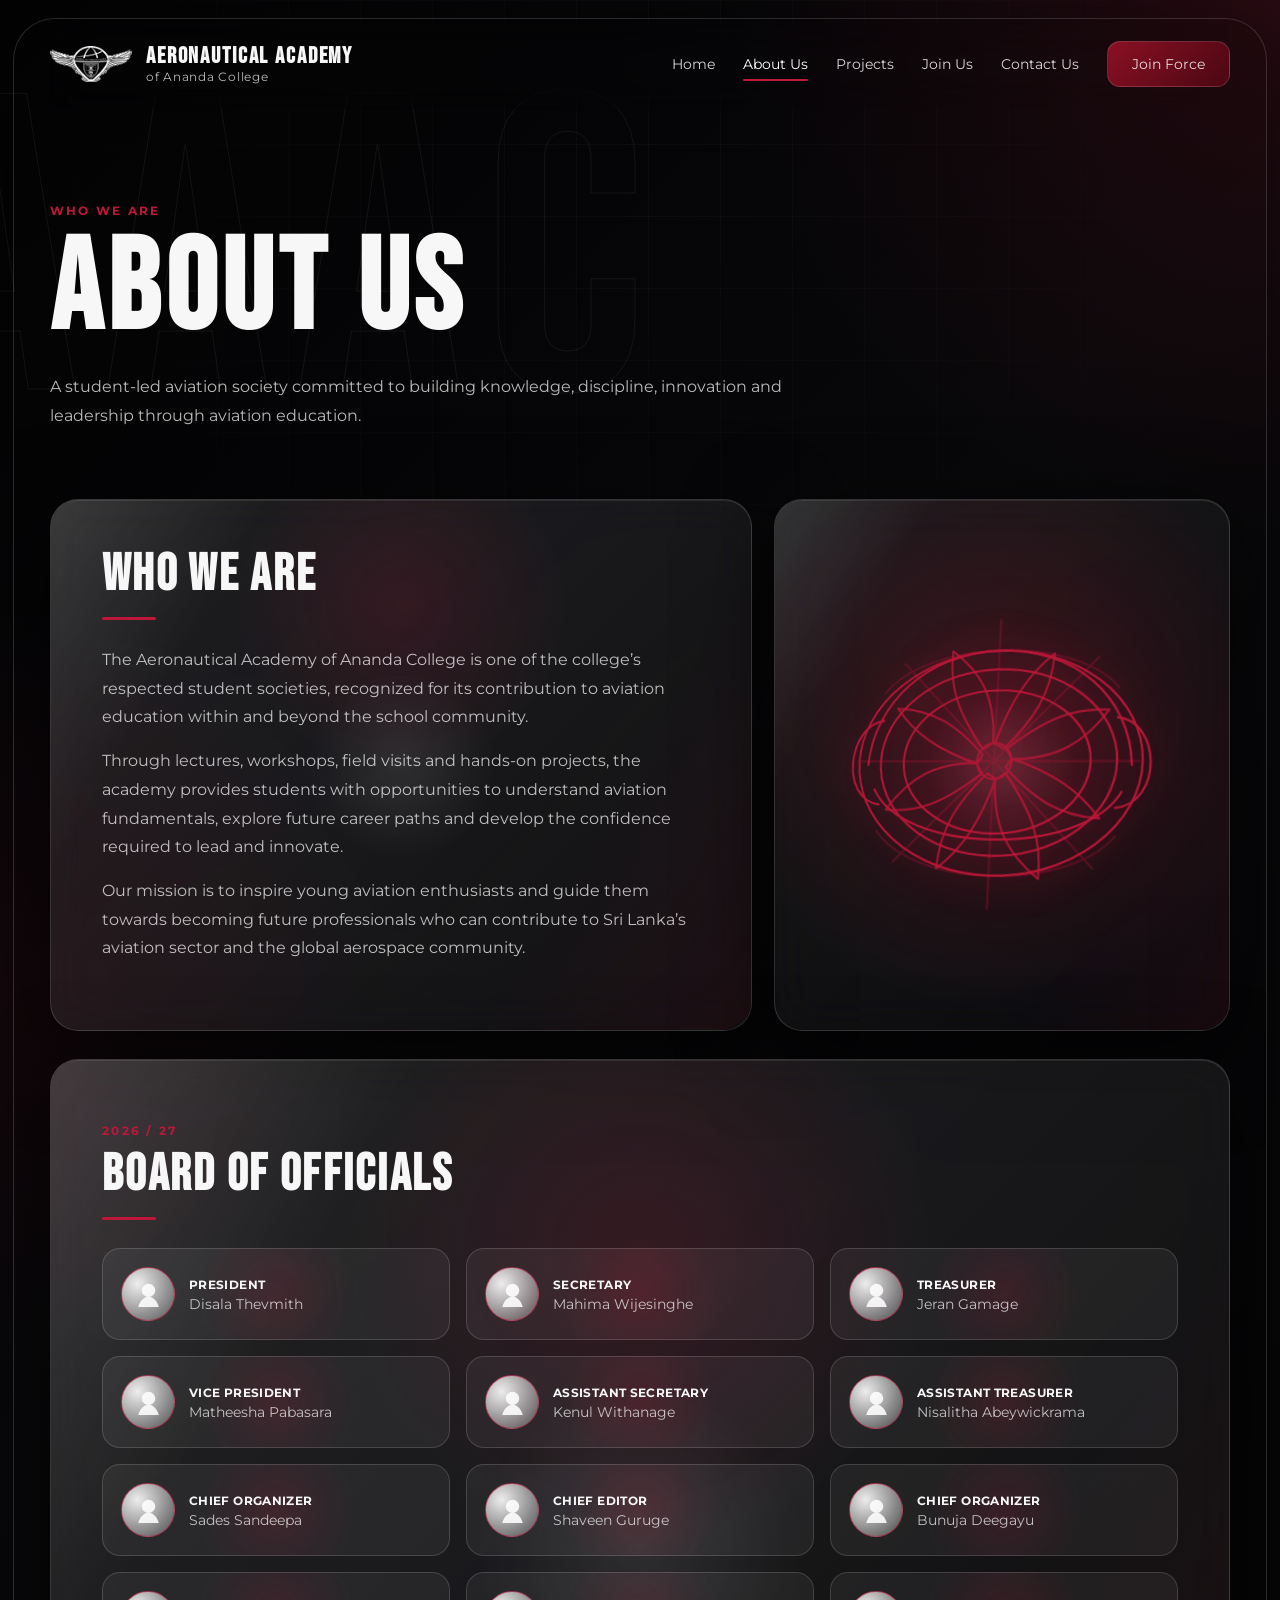
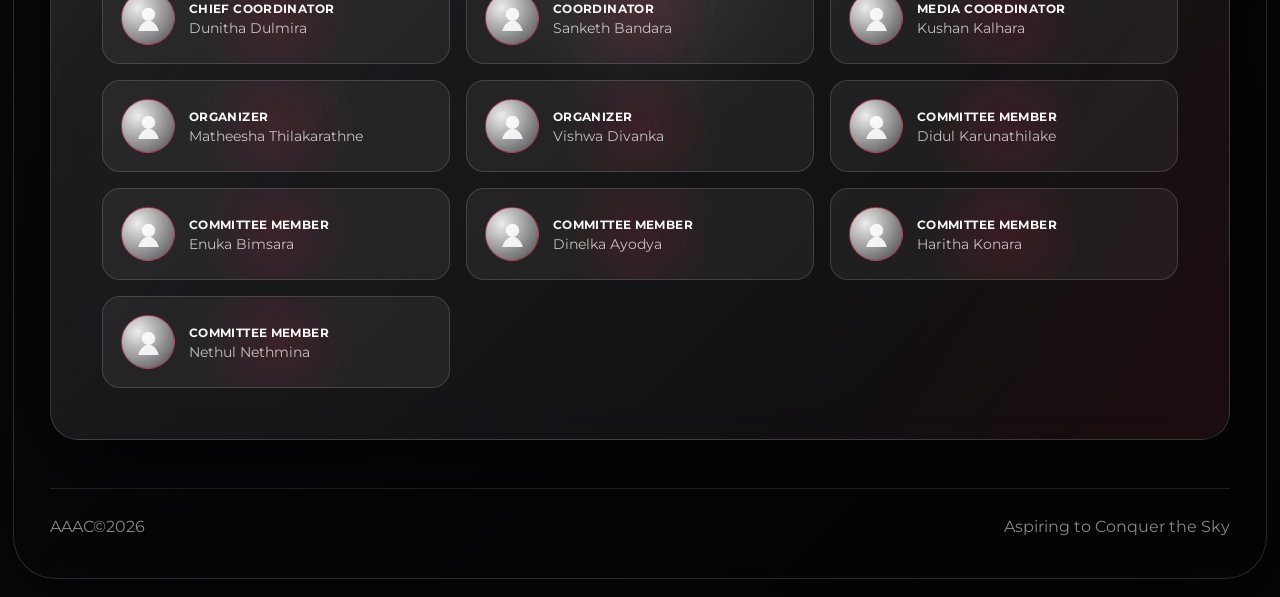
==== commit f3ec510b: "Update about.html" ====
--- a/about.html
+++ b/about.html
@@ -72,7 +72,7 @@
               </g>
             </svg>
           </div>
-          <span class="engine-hint">DRAG 360°</span>
+          <span class="engine-hint"></span>
         </div>
       </section>
 
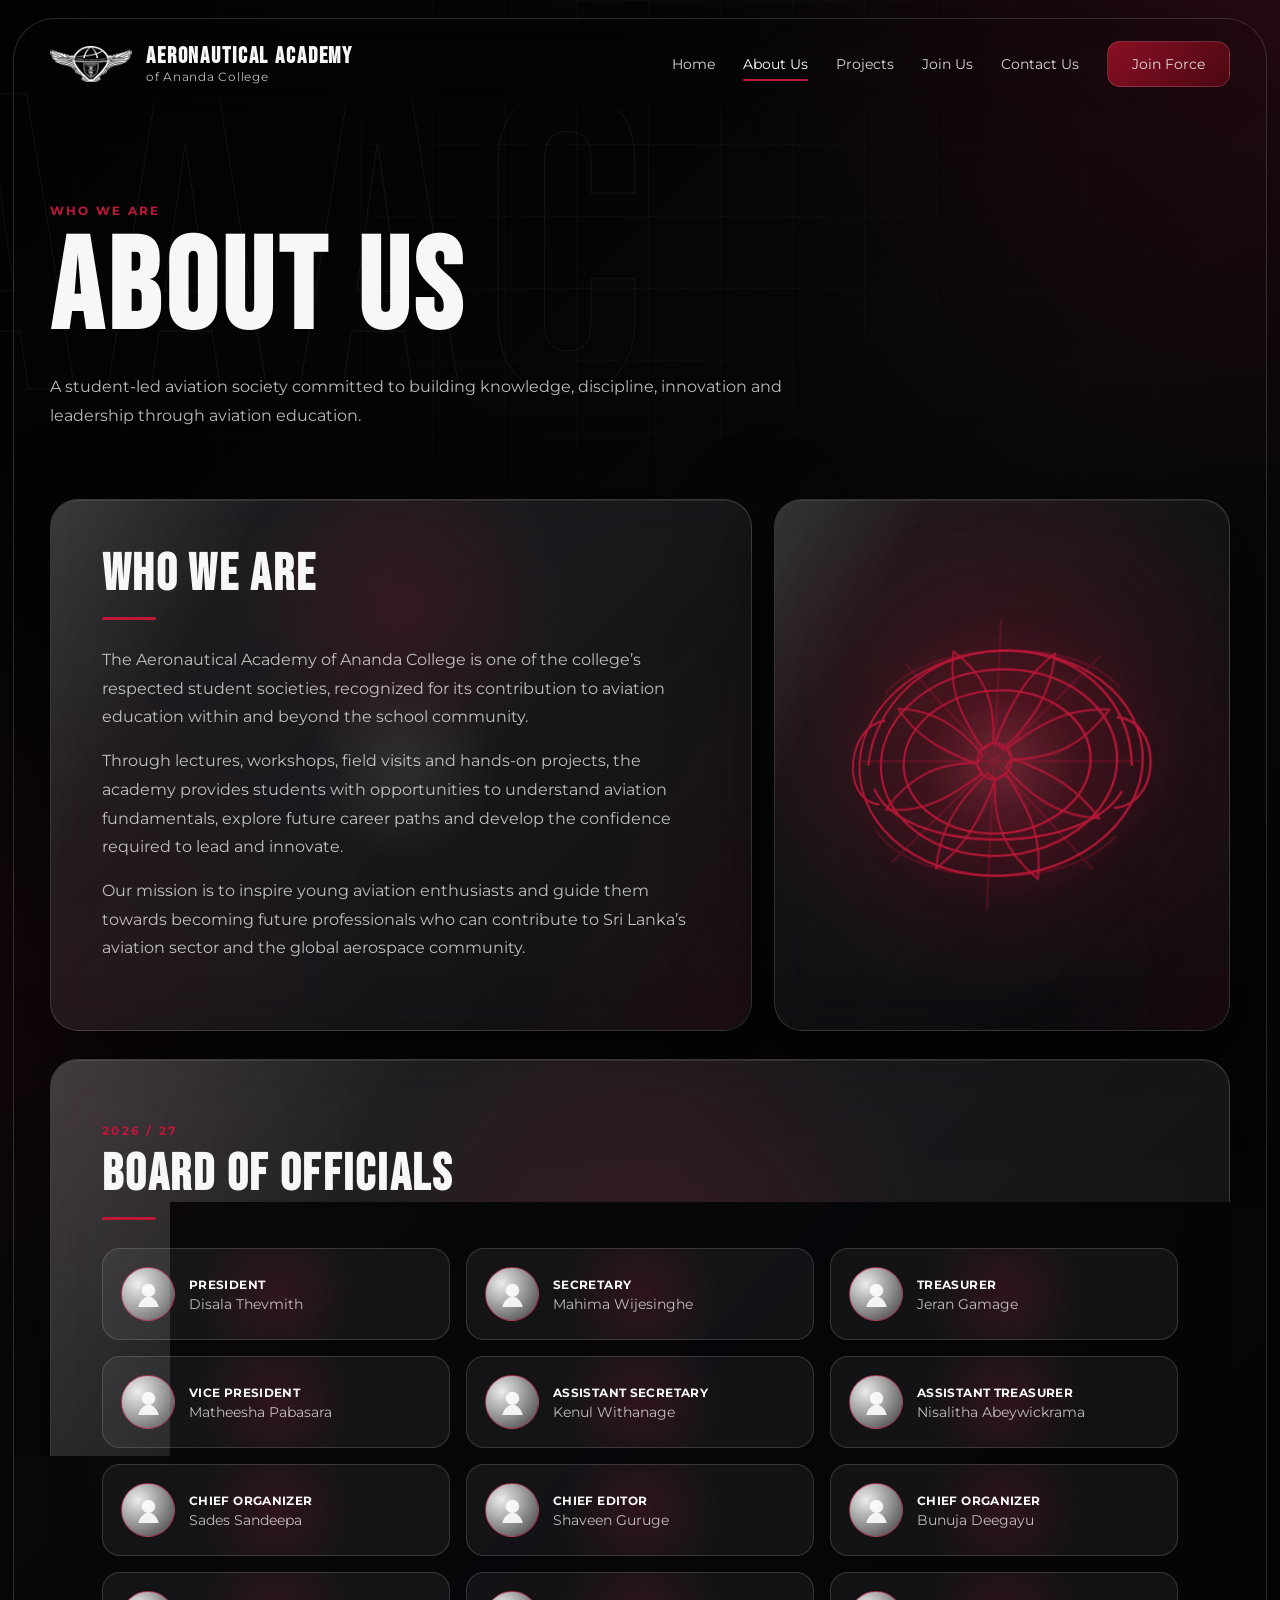
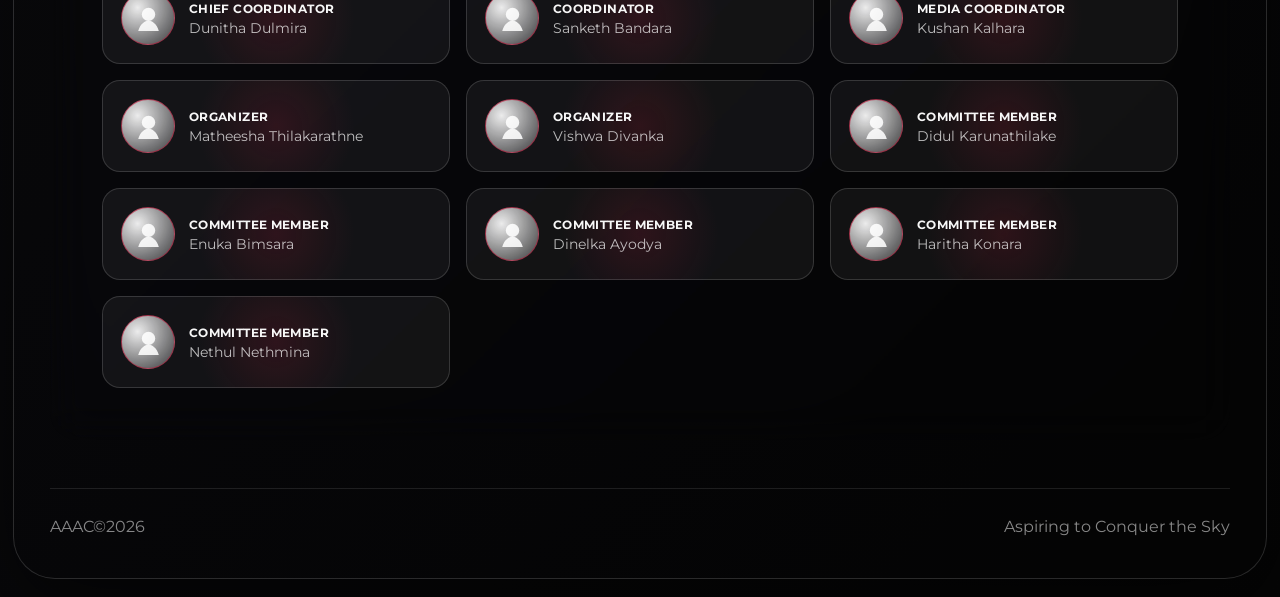
==== commit 534bdf74: "Update about.html" ====
--- a/about.html
+++ b/about.html
@@ -33,7 +33,7 @@
 
       <section class="about-grid">
         <article class="about-copy glass">
-          <h2 class="section-title">WHO WE ARE</h2>
+          <h2 class="section-title">Who We Are</h2>
           <div class="title-line"></div>
           <p>The Aeronautical Academy of Ananda College is one of the college’s respected student societies, recognized for its contribution to aviation education within and beyond the school community.</p>
           <p>Through lectures, workshops, field visits and hands-on projects, the academy provides students with opportunities to understand aviation fundamentals, explore future career paths and develop the confidence required to lead and innovate.</p>
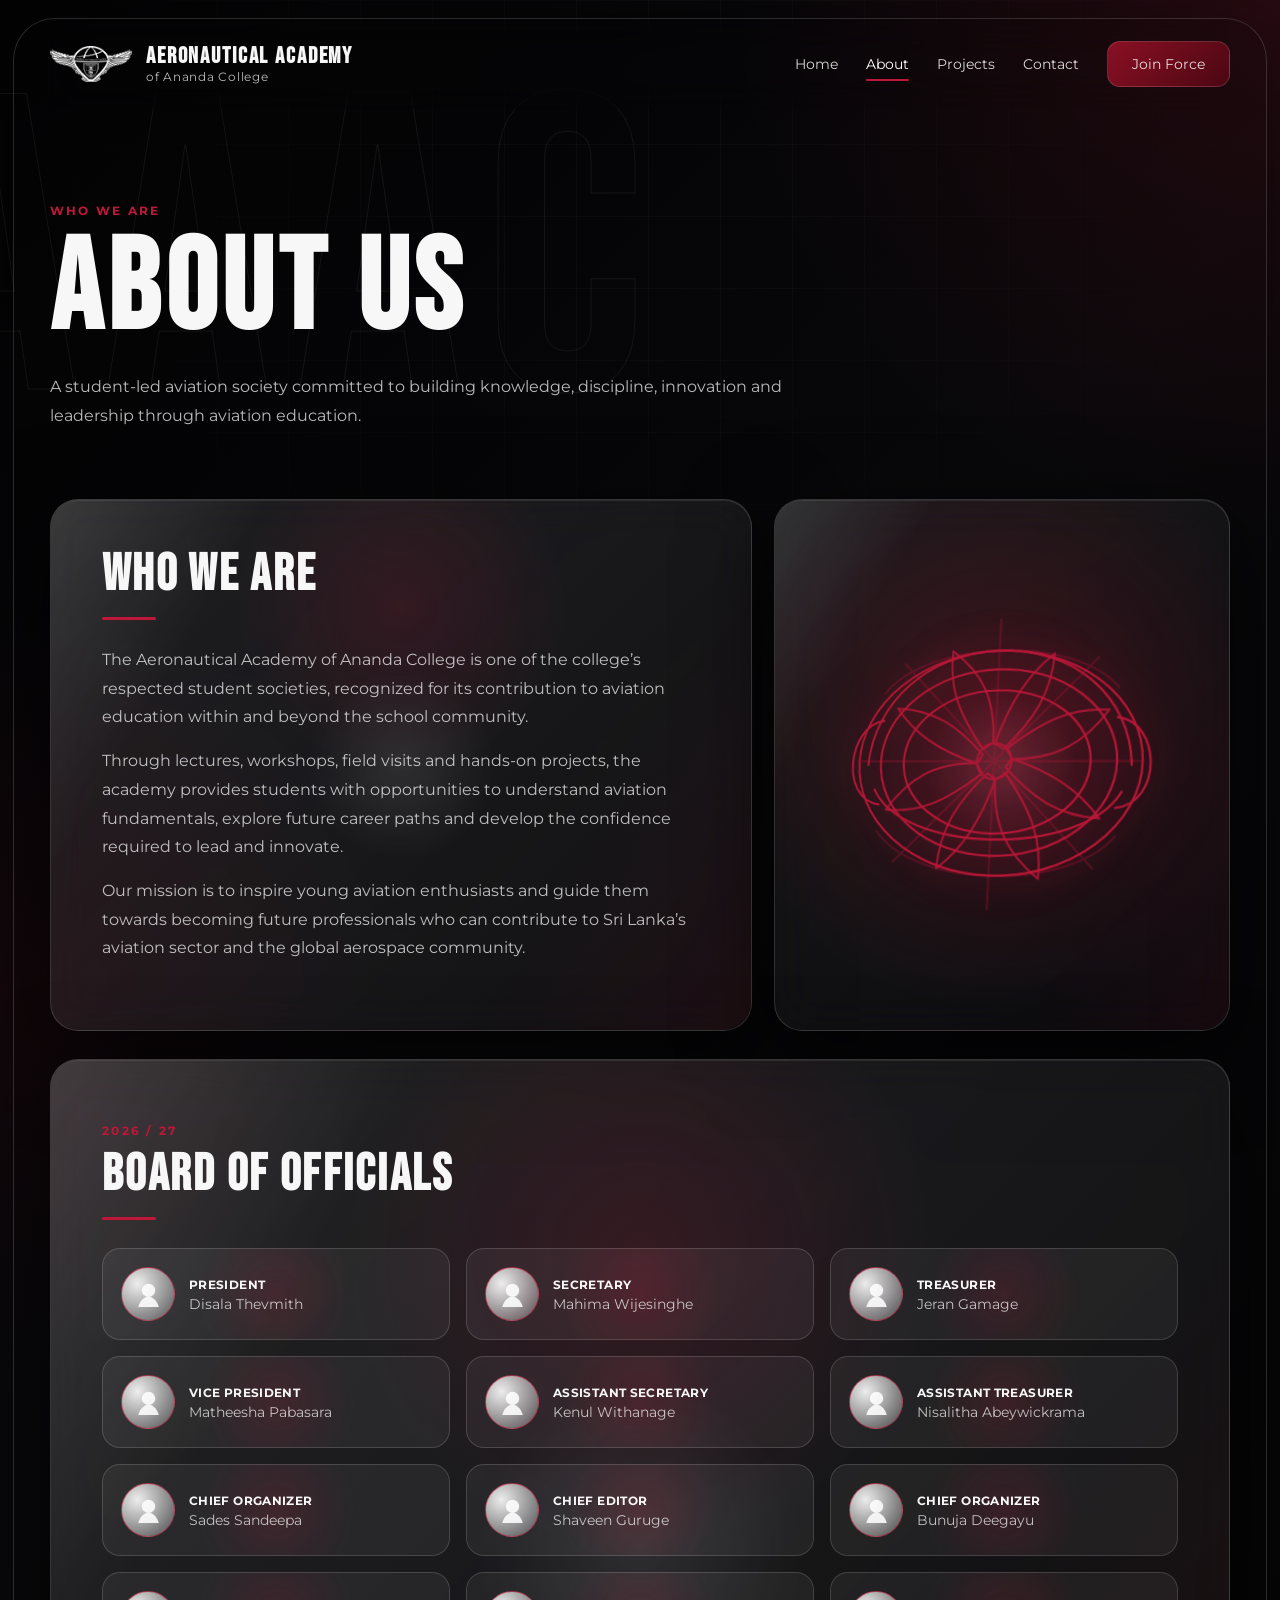
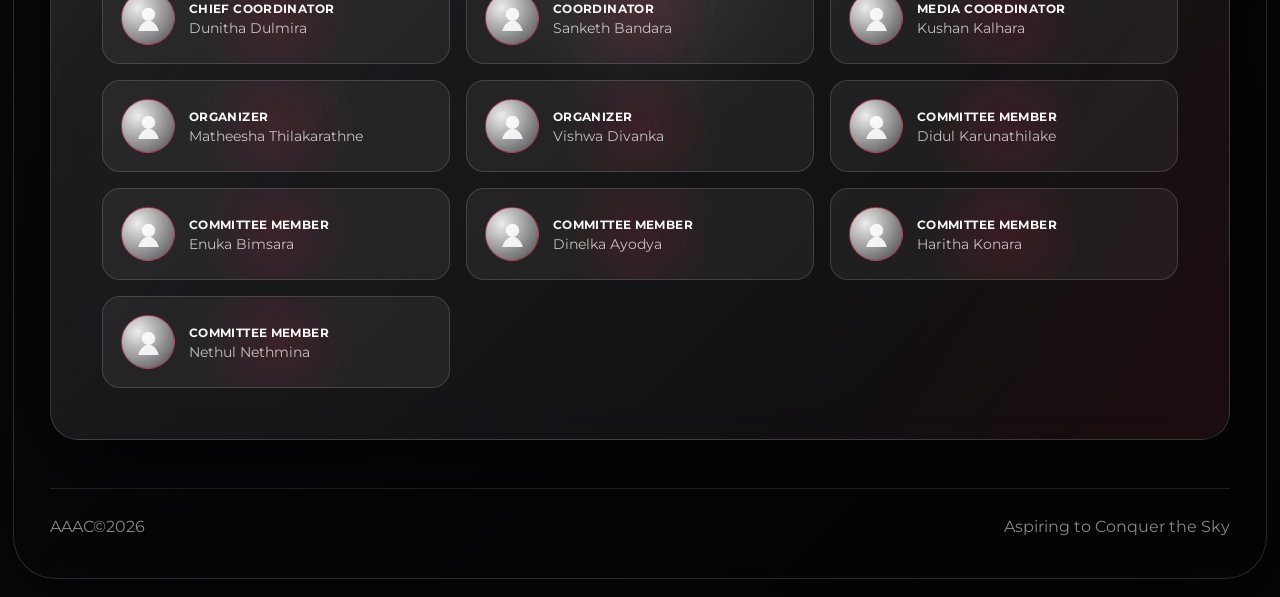
==== commit 0ebe5c3f: "Update about.html" ====
--- a/about.html
+++ b/about.html
@@ -16,10 +16,9 @@
       <button id="mobileToggle" class="mobile-toggle" aria-label="Open navigation">☰</button>
       <nav id="navLinks" class="nav-links" aria-label="Main navigation">
         <a data-nav="index.html" href="index.html">Home</a>
-        <a data-nav="about.html" href="about.html">About Us</a>
+        <a data-nav="about.html" href="about.html">About</a>
         <a href="index.html#projects">Projects</a>
-        <a data-nav="join.html" href="join.html">Join Us</a>
-        <a data-nav="contact.html" href="contact.html">Contact Us</a>
+        <a data-nav="contact.html" href="contact.html">Contact</a>
         <a class="btn btn-primary" href="join.html">Join Force</a>
       </nav>
     </header>
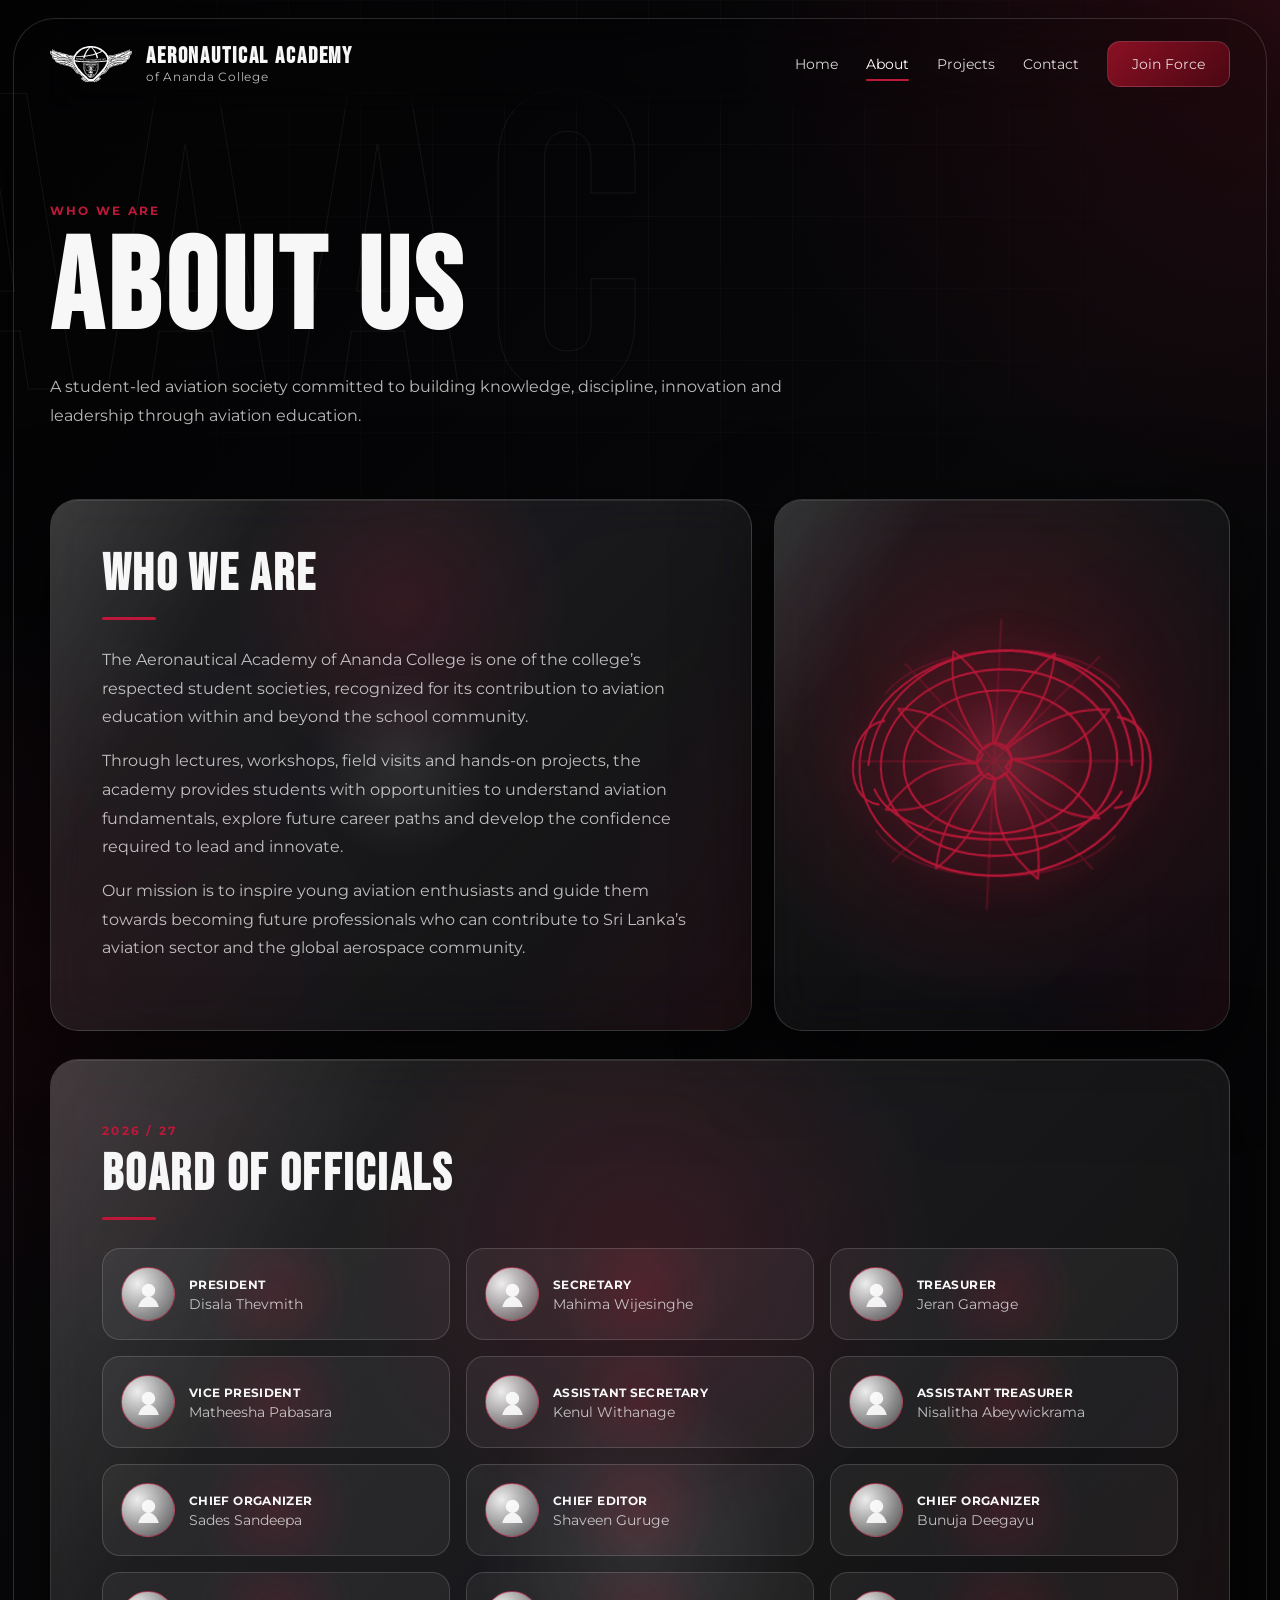
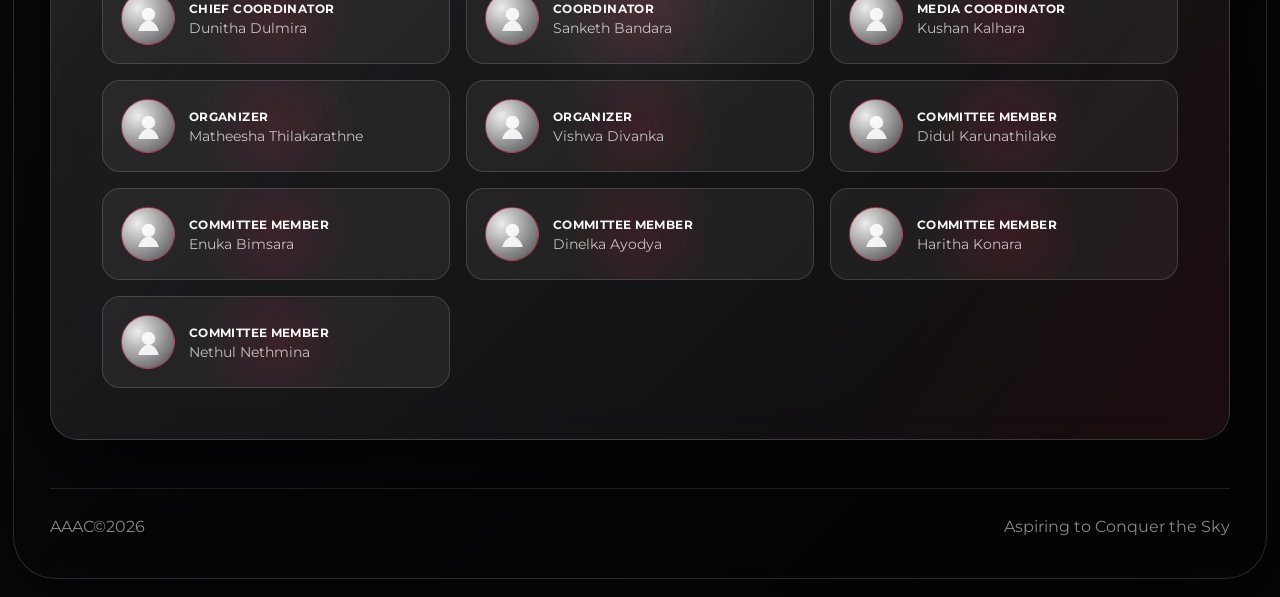
==== commit c8fc8edf: "Update about.html" ====
--- a/about.html
+++ b/about.html
@@ -10,7 +10,7 @@
   <div class="site-shell">
     <header class="navbar">
       <a class="brand" href="index.html" aria-label="Aeronautical Academy home">
-        <img src="assets/img/logo-white.png" alt="Aeronautical Academy logo">
+        <img src="assets/img/logo-white.svg" alt="Aeronautical Academy logo">
         <span class="brand-text"><strong>Aeronautical Academy</strong><span>of Ananda College</span></span>
       </a>
       <button id="mobileToggle" class="mobile-toggle" aria-label="Open navigation">☰</button>
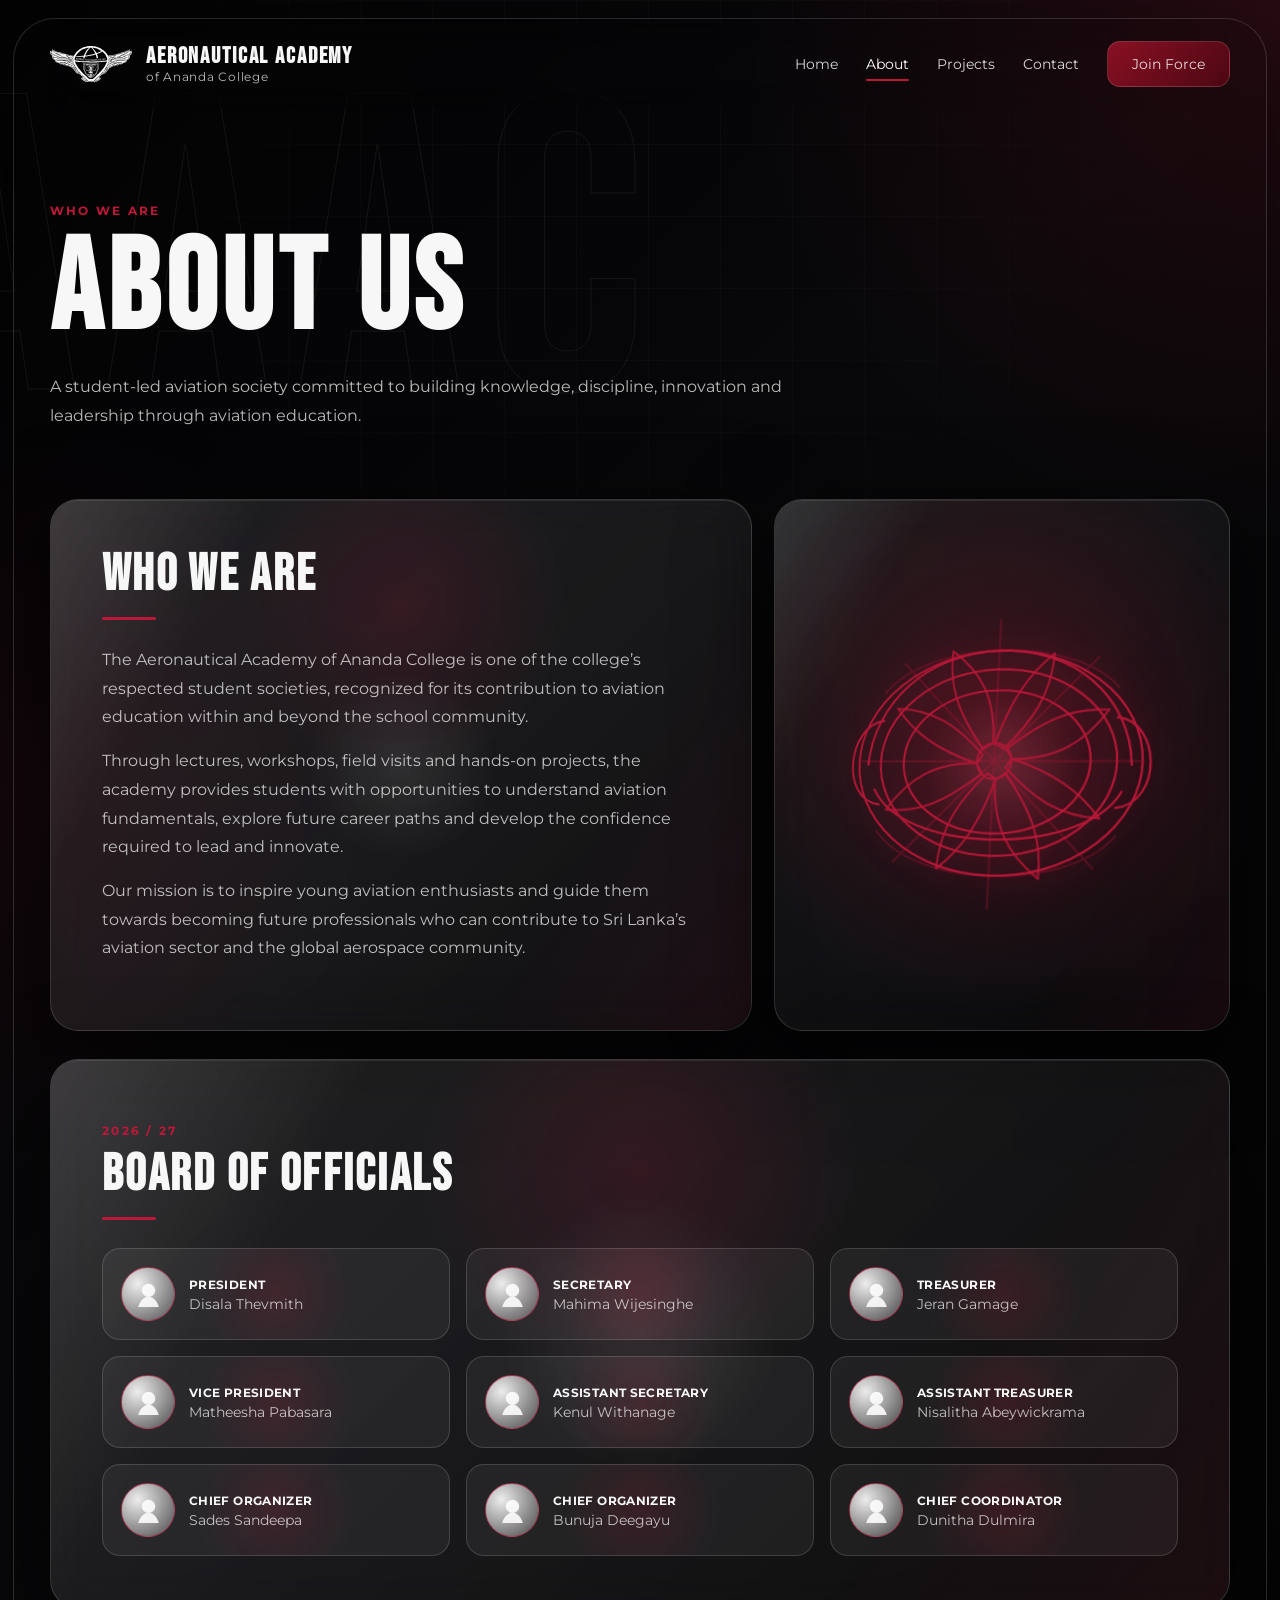
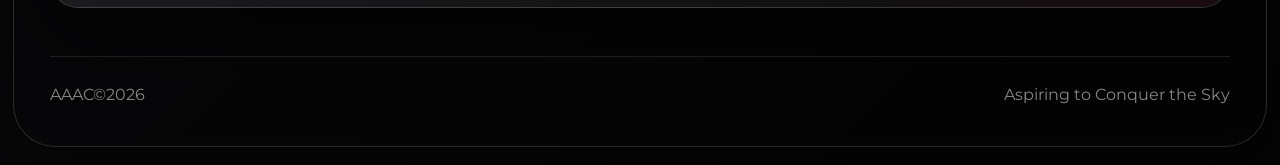
==== commit e53db940: "Update about.html" ====
--- a/about.html
+++ b/about.html
@@ -4,6 +4,7 @@
   <meta charset="utf-8">
   <meta name="viewport" content="width=device-width, initial-scale=1">
   <title>About Us | Aeronautical Academy</title>
+  <link rel="icon" type="image/x-icon" href="assets/img/fav.png">
   <link rel="stylesheet" href="assets/css/style.css">
 </head>
 <body>
